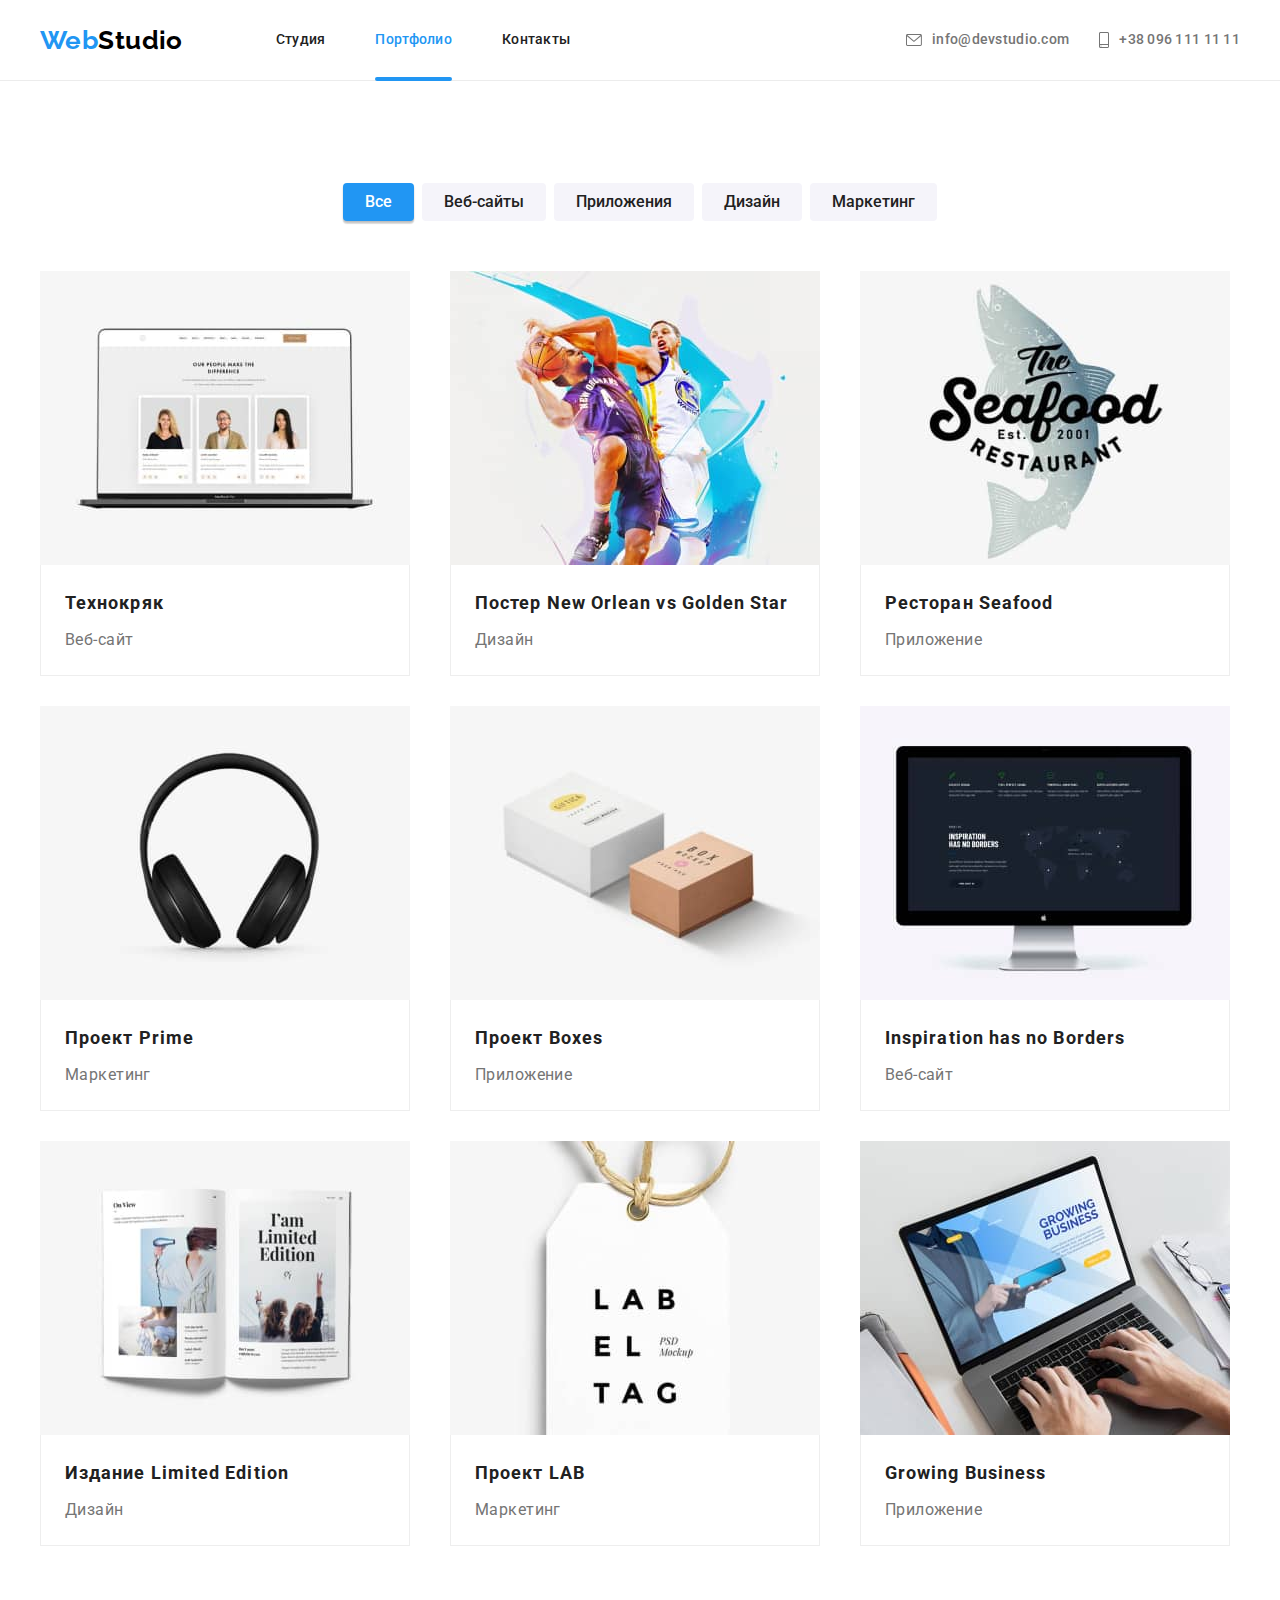
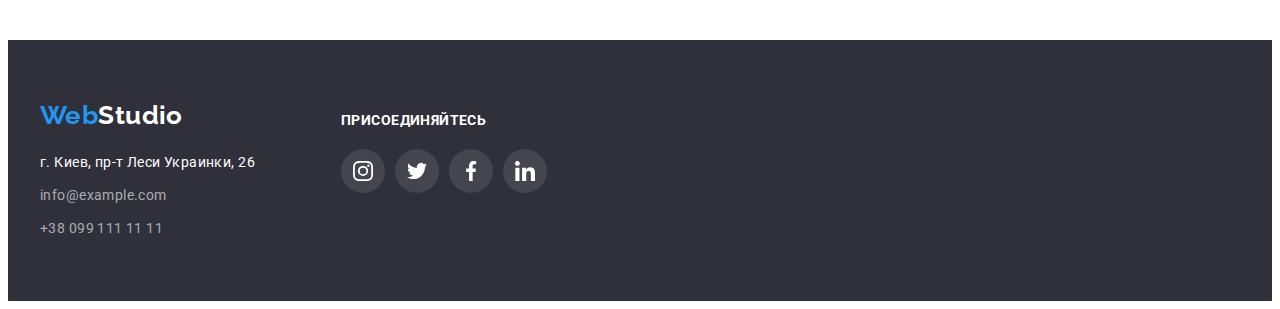
==== portfolio.html @ 39083154 "Initial commit" ====
<!DOCTYPE html>
<html lang="ru">
  <head>
    <meta charset="UTF-8" />
    <meta http-equiv="X-UA-Compatible" content="IE=edge" />
    <meta name="viewport" content="width=device-width, initial-scale=1.0" />
    <title>Портфолио</title>
    <link rel="preconnect" href="https://fonts.googleapis.com" />
    <link rel="preconnect" href="https://fonts.gstatic.com" crossorigin />
    <link
      href="https://fonts.googleapis.com/css2?family=Raleway:wght@700&family=Roboto:wght@400;500;700;900&display=swap"
      rel="stylesheet"
    />
    <link
      rel="stylesheet"
      href="https://cdnjs.cloudflare.com/ajax/libs/modern-normalize/1.1.0/modern-normalize.min.css"
      integrity="sha512-wpPYUAdjBVSE4KJnH1VR1HeZfpl1ub8YT/NKx4PuQ5NmX2tKuGu6U/JRp5y+Y8XG2tV+wKQpNHVUX03MfMFn9Q=="
      crossorigin="anonymous"
      referrerpolicy="no-referrer"
    />
    <link rel="stylesheet" href="./css/styles.css" />
  </head>
  <body>
    <!-- Хедер -->
    <header class="header">
      <div class="container header-nav">
        <nav class="navigation">
          <a
            class="logo-link header-link-size link-decor"
            lang="en"
            href="./index.html"
            >Web<span class="header-link">Studio</span></a
          >
          <ul class="list main-menu">
            <li class="main-menu-item">
              <a class="nav-link link-decor" href="./index.html">Студия</a>
            </li>
            <li class="main-menu-item">
              <a
                class="nav-link link-decor nav-link-current"
                href="./portfolio.html"
                >Портфолио</a
              >
            </li>
            <li class="main-menu-item">
              <a class="nav-link link-decor" href="">Контакты</a>
            </li>
          </ul>
        </nav>
        <ul class="list contacts">
          <li class="contacts-item">
            <a
              class="contact-header-link link-decor"
              href="mailto:info@devstudio.com"
              lang="en"
            >
              <svg class="contact-icon" width="16" height="12">
                <use href="./images/icons.svg#envelope"></use>
              </svg>
              info@devstudio.com</a
            >
          </li>
          <li class="contacts-item">
            <a class="contact-header-link link-decor" href="tel:+380961111111">
              <svg class="contact-icon" width="10" height="16">
                <use href="./images/icons.svg#smartphone"></use>
              </svg>
              +38 096 111 11 11</a
            >
          </li>
        </ul>
      </div>
    </header>

    <!-- Уникальный контент -->
    <main>
      <!-- Галерея -->
      <section class="section">
        <div class="container">
          <h1 class="hidden-caption no-margin">Галерея работ</h1>
          <ul class="list gallery-nav">
            <li class="item">
              <button
                class="gallery-button gallery-button-current"
                type="button"
              >
                Все
              </button>
            </li>
            <li class="item">
              <button class="gallery-button" type="button">Веб-сайты</button>
            </li>
            <li class="item">
              <button class="gallery-button" type="button">Приложения</button>
            </li>
            <li class="item">
              <button class="gallery-button" type="button">Дизайн</button>
            </li>
            <li class="item">
              <button class="gallery-button" type="button">Маркетинг</button>
            </li>
          </ul>
          <ul class="list gallery-list">
            <li class="gallery-card">
              <a class="card-link link-decor" href="">
                <div class="card-overlay-thumb">
                  <img
                    class="image"
                    width="370"
                    height="294"
                    src="./images/projects/project1.jpg"
                    alt="Ноутбук с открытым сайтом"
                  />
                  <div class="card-overlay">
                    <p class="paragraph">
                      Lorem ipsum, dolor sit amet consectetur adipisicing elit.
                      Tempore perferendis cumque optio amet. Tenetur provident,
                      voluptates quibusdam voluptas modi minima!
                    </p>
                  </div>
                </div>
                <div class="gallery-caption-group">
                  <h2 class="gallery-caption no-margin">Технокряк</h2>
                  <p class="gallery-type no-margin">Веб-сайт</p>
                </div>
              </a>
            </li>
            <li class="gallery-card">
              <a class="card-link link-decor" href="">
                <div class="card-overlay-thumb">
                  <img
                    class="image"
                    width="370"
                    height="294"
                    src="./images/projects/project2.jpg"
                    alt="Два баскетболиста в игре"
                  />
                  <div class="card-overlay">
                    <p class="paragraph">
                      Lorem ipsum dolor sit amet consectetur, adipisicing elit.
                      Et accusamus, perferendis ducimus ea voluptates autem
                      repellendus saepe voluptate atque accusantium?
                    </p>
                  </div>
                </div>
                <div class="gallery-caption-group">
                  <h2 class="gallery-caption no-margin">
                    Постер <span lang="en">New Orlean vs Golden Star</span>
                  </h2>
                  <p class="gallery-type no-margin">Дизайн</p>
                </div>
              </a>
            </li>
            <li class="gallery-card">
              <a class="card-link link-decor" href="">
                <div class="card-overlay-thumb">
                  <img
                    class="image"
                    width="370"
                    height="294"
                    src="./images/projects/project3.jpg"
                    alt="Логотип рыбного ресторана"
                  />
                  <div class="card-overlay">
                    <p class="paragraph">
                      Lorem, ipsum dolor sit amet consectetur adipisicing elit.
                      Iusto minima tempora nesciunt illo repudiandae corporis
                      ipsam rem cum praesentium reprehenderit!
                    </p>
                  </div>
                </div>
                <div class="gallery-caption-group">
                  <h2 class="gallery-caption no-margin">
                    Ресторан <span lang="en">Seafood</span>
                  </h2>
                  <p class="gallery-type no-margin">Приложение</p>
                </div>
              </a>
            </li>
            <li class="gallery-card">
              <a class="card-link link-decor" href="">
                <div class="card-overlay-thumb">
                  <img
                    class="image"
                    width="370"
                    height="294"
                    src="./images/projects/project4.jpg"
                    alt="Наушники"
                  />
                  <div class="card-overlay">
                    <p class="paragraph">
                      Lorem ipsum dolor sit amet consectetur adipisicing elit.
                      Accusamus aliquam magni quo, accusantium nesciunt
                      exercitationem recusandae adipisci sit consectetur
                      obcaecati!
                    </p>
                  </div>
                </div>
                <div class="gallery-caption-group">
                  <h2 class="gallery-caption no-margin">
                    Проект <span lang="en">Prime</span>
                  </h2>
                  <p class="gallery-type no-margin">Маркетинг</p>
                </div>
              </a>
            </li>
            <li class="gallery-card">
              <a class="card-link link-decor" href="">
                <div class="card-overlay-thumb">
                  <img
                    class="image"
                    width="370"
                    height="294"
                    src="./images/projects/project5.jpg"
                    alt="Две коробки"
                  />
                  <div class="card-overlay">
                    <p class="paragraph">
                      Lorem ipsum, dolor sit amet consectetur adipisicing elit.
                      Quo modi provident voluptatibus rerum doloribus reiciendis
                      itaque consectetur excepturi mollitia deleniti.
                    </p>
                  </div>
                </div>
                <div class="gallery-caption-group">
                  <h2 class="gallery-caption no-margin">
                    Проект <span lang="en">Boxes</span>
                  </h2>
                  <p class="gallery-type no-margin">Приложение</p>
                </div>
              </a>
            </li>
            <li class="gallery-card">
              <a class="card-link link-decor" href="">
                <div class="card-overlay-thumb">
                  <img
                    class="image"
                    width="370"
                    height="294"
                    src="./images/projects/project6.jpg"
                    alt="Компьютер с открытым сайтом"
                  />
                  <div class="card-overlay">
                    <p class="paragraph">
                      Lorem ipsum dolor sit amet consectetur, adipisicing elit.
                      Laboriosam odio omnis eligendi tempore. Fuga maxime
                      asperiores est minus eum dolor?
                    </p>
                  </div>
                </div>
                <div class="gallery-caption-group">
                  <h2 class="gallery-caption no-margin" lang="en">
                    Inspiration has no Borders
                  </h2>
                  <p class="gallery-type no-margin">Веб-сайт</p>
                </div>
              </a>
            </li>
            <li class="gallery-card">
              <a class="card-link link-decor" href="">
                <div class="card-overlay-thumb">
                  <img
                    class="image"
                    width="370"
                    height="294"
                    src="./images/projects/project7.jpg"
                    alt="Книга"
                  />
                  <div class="card-overlay">
                    <p class="paragraph">
                      Lorem ipsum, dolor sit amet consectetur adipisicing elit.
                      Cupiditate praesentium omnis aspernatur ducimus
                      asperiores, pariatur aperiam nisi? Et, animi? Nemo.
                    </p>
                  </div>
                </div>
                <div class="gallery-caption-group">
                  <h2 class="gallery-caption no-margin">
                    Издание <span lang="en">Limited Edition</span>
                  </h2>
                  <p class="gallery-type no-margin">Дизайн</p>
                </div>
              </a>
            </li>
            <li class="gallery-card">
              <a class="card-link link-decor" href="">
                <div class="card-overlay-thumb">
                  <img
                    class="image"
                    width="370"
                    height="294"
                    src="./images/projects/project8.jpg"
                    alt="Бирка"
                  />
                  <div class="card-overlay">
                    <p class="paragraph">
                      Lorem ipsum dolor sit amet consectetur adipisicing elit.
                      Ipsa dolore aut fugiat eveniet officia laboriosam
                      exercitationem totam dignissimos pariatur repellendus?
                    </p>
                  </div>
                </div>
                <div class="gallery-caption-group">
                  <h2 class="gallery-caption no-margin">
                    Проект <span lang="en">LAB</span>
                  </h2>
                  <p class="gallery-type no-margin">Маркетинг</p>
                </div>
              </a>
            </li>
            <li class="gallery-card">
              <a class="card-link link-decor" href="">
                <div class="card-overlay-thumb">
                  <img
                    class="image"
                    width="370"
                    height="294"
                    src="./images/projects/project9.jpg"
                    alt="Ноутбук с открытым сайтом"
                  />
                  <div class="card-overlay">
                    <p class="paragraph">
                      Lorem, ipsum dolor sit amet consectetur adipisicing elit.
                      Tempore soluta laborum alias omnis delectus consequuntur
                      obcaecati sed perferendis? Eum, numquam?
                    </p>
                  </div>
                </div>
                <div class="gallery-caption-group">
                  <h2 class="gallery-caption no-margin" lang="en">
                    Growing Business
                  </h2>
                  <p class="gallery-type no-margin">Приложение</p>
                </div>
              </a>
            </li>
          </ul>
        </div>
      </section>
    </main>

    <!-- Футер -->
    <footer class="footer">
      <div class="container footer-container">
        <div class="footer-address-container">
          <a
            class="logo-link link-decor footer-logo-margin"
            lang="en"
            href="./index.html"
            >Web<span class="footer-link">Studio</span></a
          >
          <address class="footer-address">
            <ul class="list">
              <li class="footer-link-item">
                <a
                  class="geo-link link-decor"
                  href="https://goo.gl/maps/LNpoB7n3AFfgdjmE8"
                  target="_blank"
                  rel="noopener noreferrer"
                  >г. Киев, пр-т Леси Украинки, 26</a
                >
              </li>
              <li class="footer-link-item">
                <a
                  class="contact-footer-link link-decor"
                  href="mailto:info@example.com"
                  lang="en"
                  >info@example.com</a
                >
              </li>
              <li class="footer-link-item">
                <a
                  class="contact-footer-link link-decor"
                  href="tel:+380991111111"
                  >+38 099 111 11 11</a
                >
              </li>
            </ul>
          </address>
        </div>
        <div class="footer-socials-container">
          <b class="footer-socials-caption">присоединяйтесь</b>
          <ul class="footer-socials-list list">
            <li class="footer-socials-list-item">
              <a
                class="footer-social-link link-decor"
                href="https://www.instagram.com/"
                target="_blank"
                rel="noopener noreferrer"
                lang="en"
                aria-label="Instagram"
              >
                <svg class="footer-social-link-icon" width="20px" height="20px">
                  <use href="./images/icons.svg#instagram"></use>
                </svg>
              </a>
            </li>
            <li class="footer-socials-list-item">
              <a
                class="footer-social-link link-decor"
                href="https://twitter.com/"
                target="_blank"
                rel="noopener noreferrer"
                lang="en"
                aria-label="Twitter"
              >
                <svg class="footer-social-link-icon" width="20px" height="20px">
                  <use href="./images/icons.svg#twitter"></use>
                </svg>
              </a>
            </li>
            <li class="footer-socials-list-item">
              <a
                class="footer-social-link link-decor"
                href="https://facebook.com/"
                target="_blank"
                rel="noopener noreferrer"
                lang="en"
                aria-label="Facebook"
              >
                <svg class="footer-social-link-icon" width="20px" height="20px">
                  <use href="./images/icons.svg#facebook"></use>
                </svg>
              </a>
            </li>
            <li class="footer-socials-list-item">
              <a
                class="footer-social-link link-decor"
                href="https://linkedin.com/"
                target="_blank"
                rel="noopener noreferrer"
                lang="en"
                aria-label="LinkedIn"
              >
                <svg class="footer-social-link-icon" width="20px" height="20px">
                  <use href="./images/icons.svg#linkedin"></use>
                </svg>
              </a>
            </li>
          </ul>
        </div>
      </div>
    </footer>
    <script>
      const { height: headerHeight } = document
        .querySelector(".header")
        .getBoundingClientRect();
      document.body.style.paddingTop = `${headerHeight}px`;
    </script>
  </body>
</html>
---- css/styles.css ----
:root {
  --main-backround-color: #fff;
  --secondary-backround-color: #f5f4fa;
  --hero-footer-backround-color: #2f303a;

  --caption-text-color: #212121;
  --main-text-color: #757575;
  --hero-text-color: #fff;

  --accent-color: #2196f3;

  --icon-first-color: #afb1b8;

  --transition-timing: 250ms;
  --transition-function: cubic-bezier(0.4, 0, 0.2, 1);
}

body {
  background-color: var(--main-backround-color);
  color: var(--main-text-color);
  font-family: "Roboto", sans-serif;
  font-weight: 400;
  font-size: 14px;
  letter-spacing: 0.03em;
}

/* Утилиты */
.list {
  list-style: none;
  padding: 0;
  margin: 0;
}

.link-decor {
  text-decoration: none;
}

.no-margin {
  margin: 0;
}

.hidden-caption {
  position: absolute;
  white-space: nowrap;
  width: 1px;
  height: 1px;
  overflow: hidden;
  border: 0;
  padding: 0;
  clip: rect(0 0 0 0);
  clip-path: inset(50%);
  margin: -1px;
}

.image {
  display: block;
  max-width: 100%;
  height: auto;
}

.paragraph {
  margin: 0;
}

/* Общая секция */
.section {
  padding-top: 94px;
  padding-bottom: 94px;
}

/* Общий контейнер */
.container {
  width: 1200px;
  padding-left: 15px;
  padding-right: 15px;
  margin: 0 auto;
}

/* Ссылки */
.logo-link {
  color: var(--accent-color);
  font-family: "Raleway", sans-serif;
  font-weight: 700;
  font-size: 26px;
  line-height: 1.19;
}

.header-link-size {
  display: block;
  padding-top: 25px;
  padding-bottom: 24px;
  margin-right: 93px;
}

.header-link {
  color: #000;
}

.footer-link {
  color: #fff;
}

.nav-link {
  display: block;
  padding-top: 32px;
  padding-bottom: 32px;

  color: var(--caption-text-color);
  font-weight: 500;
  line-height: 1.14;
  letter-spacing: 0.02em;

  transition: color var(--transition-timing) var(--transition-function);
}

.contact-header-link {
  display: flex;
  align-items: center;
  padding-top: 32px;
  padding-bottom: 32px;

  color: var(--main-text-color);
  font-weight: 500;
  line-height: 1.14;
  letter-spacing: 0.02em;

  transition: color var(--transition-timing) var(--transition-function);
}

.contact-footer-link {
  color: rgba(255, 255, 255, 0.6);
  line-height: 1.71;

  transition: color var(--transition-timing) var(--transition-function);
}

.geo-link {
  color: #fff;
  line-height: 1.71;

  transition: color var(--transition-timing) var(--transition-function);
}

.nav-link-current,
.nav-link:hover,
.nav-link:focus,
.contact-header-link:hover,
.contact-header-link:focus,
.contact-footer-link:hover,
.contact-footer-link:focus,
.geo-link:hover,
.geo-link:focus {
  color: var(--accent-color);
}

.nav-link-current::after {
  content: "";

  position: absolute;
  left: 0;
  bottom: -1px;

  width: 100%;
  height: 4px;

  background-color: var(--accent-color);
  border-radius: 2px;
}

/* Хедер */
.header {
  position: fixed;
  top: 0;
  left: 0;
  z-index: 9;

  width: 100%;

  background-color: var(--main-backround-color);
  border-bottom: 1px solid #ececec;
}

.header-nav {
  display: flex;
  align-items: center;
}

.navigation {
  display: flex;
}

.main-menu {
  display: flex;
}

.main-menu-item {
  position: relative;
}

.main-menu-item:not(:last-child) {
  margin-right: 50px;
}

.contacts {
  display: flex;
  margin-left: auto;
}

.contacts-item:not(:last-child) {
  margin-right: 30px;
}

.contact-icon {
  margin-right: 10px;
  fill: currentColor;
}

/* Герой */
.hero {
  padding-top: 200px;
  padding-bottom: 200px;
  margin-left: auto;
  margin-right: auto;

  background-image: linear-gradient(
      to right,
      rgba(47, 48, 58, 0.4),
      rgba(47, 48, 58, 0.4)
    ),
    url("../images/hero-bg.jpg");
  background-repeat: no-repeat;
  background-position: center;
  background-size: 1600px;

  text-align: center;
}

.hero-title {
  margin-bottom: 30px;

  color: var(--hero-text-color);
  font-weight: 900;
  font-size: 44px;
  line-height: 1.36;
  letter-spacing: 0.06em;
  text-transform: uppercase;
}

.hero-button {
  padding: 10px 32px;
  min-width: 200px;

  background-color: var(--accent-color);
  color: var(--hero-text-color);
  font-weight: 700;
  font-size: 16px;
  line-height: 1.87;
  letter-spacing: 0.06em;

  cursor: pointer;
  border-width: 0;
  border-radius: 4px;
  box-shadow: 0px 4px 4px rgba(0, 0, 0, 0.15);

  transition: background-color var(--transition-timing)
    var(--transition-function);
}

.hero-button:hover,
.hero-button:focus {
  background-color: #188ce8;
}

.modal-backdrop {
  position: fixed;
  top: 0;
  left: 0;
  z-index: 10;

  width: 100%;
  height: 100%;

  background-color: rgba(0, 0, 0, 0.2);

  transition: opacity var(--transition-timing) var(--transition-function),
    visibility var(--transition-timing) var(--transition-function);
}

.modal-backdrop.is-hidden {
  visibility: hidden;
  opacity: 0;
  pointer-events: none;
}

.modal-backdrop.is-hidden .modal {
  opacity: 0;
  transform: translate(-50%, -50%) scale(1.5);
}

.modal {
  position: absolute;
  top: 50%;
  left: 50%;

  width: 528px;
  height: 581px;

  background-color: var(--main-backround-color);
  box-shadow: 0px 1px 3px rgba(0, 0, 0, 0.12), 0px 1px 1px rgba(0, 0, 0, 0.14),
    0px 2px 1px rgba(0, 0, 0, 0.2);
  border-radius: 4px;

  opacity: 1;
  transform: translate(-50%, -50%) scale(1);

  transition: transform var(--transition-timing) var(--transition-function),
    opacity var(--transition-timing) var(--transition-function);
}

.close-button {
  position: absolute;
  top: 8px;
  right: 8px;

  display: flex;
  justify-content: center;
  align-items: center;
  padding: 0;
  margin: 0;
  width: 30px;
  height: 30px;

  color: #000;
  background-color: #fff;
  border: 1px solid rgba(0, 0, 0, 0.1);
  border-radius: 50%;
  cursor: pointer;

  transition: color var(--transition-timing) var(--transition-function);
}

.close-button:hover,
.close-button:focus {
  color: var(--accent-color);
}

.close-button-icon {
  fill: currentColor;
}

/* Особенности */
.features {
  display: flex;
}

.features-item {
  width: 270px;
}

.features-item:not(:last-child) {
  margin-right: 30px;
}

.features-icon-block {
  display: flex;
  width: 100%;
  height: 120px;
  margin-bottom: 30px;

  justify-content: center;
  align-items: center;

  background-color: var(--secondary-backround-color);
  border-radius: 4px;
}

.features-caption {
  margin-bottom: 10px;

  color: var(--caption-text-color);
  font-weight: 700;
  font-size: 14px;
  line-height: 1.14;
  text-transform: uppercase;
}

.features-text {
  line-height: 1.71;
}

/* Общий заголовок */
.caption {
  margin-bottom: 50px;

  color: var(--caption-text-color);
  font-weight: 700;
  font-size: 36px;
  line-height: 1.17;
  text-align: center;
}

/* Чем мы занимаемся */
.work {
  padding-top: 0;
}

.work-list {
  display: flex;
}

.work-list-item {
  position: relative;
  width: 370px;
}

.work-list-item:not(:last-child) {
  margin-right: 30px;
}

.work-list-item-caption {
  position: absolute;
  left: 0;
  bottom: 0;

  display: flex;
  align-items: center;
  justify-content: center;
  width: 100%;
  height: 70px;

  font-weight: 700;
  line-height: 1.14;
  text-align: center;
  text-transform: uppercase;

  color: #fff;
  background-color: rgba(47, 48, 58, 0.8);
}

/* Команда */
.team {
  background-color: var(--secondary-backround-color);
}

.team-list {
  display: flex;
}

.team-card {
  width: 270px;

  background-color: #fff;

  box-shadow: 0px 1px 3px rgba(0, 0, 0, 0.12), 0px 1px 1px rgba(0, 0, 0, 0.14),
    0px 2px 1px rgba(0, 0, 0, 0.2);
  border-radius: 0px 0px 4px 4px;
}

.team-card:not(:last-child) {
  margin-right: 30px;
}

.team-caption-group {
  padding: 30px 32px;
}

.team-name {
  margin-bottom: 10px;

  color: var(--caption-text-color);
  font-weight: 500;
  font-size: 16px;
  line-height: 1.19;
  text-align: center;
}

.team-position {
  margin-bottom: 16px;
  font-size: 16px;
  line-height: 1.19;
  text-align: center;
}

.team-socials-list {
  display: flex;
}

.team-socials-list-item {
  width: 44px;
  height: 44px;
}

.team-socials-list-item:not(:last-child) {
  margin-right: 10px;
}

.team-social-link {
  display: flex;
  width: 100%;
  height: 100%;

  justify-content: center;
  align-items: center;

  color: var(--icon-first-color);
  border-radius: 50%;

  transition: color var(--transition-timing) var(--transition-function),
    background-color var(--transition-timing) var(--transition-function);
}

.team-social-link:hover,
.team-social-link:focus {
  color: #fff;
  background-color: var(--accent-color);
}

.team-social-link-icon {
  fill: currentColor;
}

/* Постоянные клиенты */
.clients-list {
  display: flex;
}

.clients-item {
  width: 170px;
  height: 92px;
}

.clients-item:not(:last-child) {
  margin-right: 30px;
}

.client-link {
  display: flex;
  width: 100%;
  height: 100%;

  justify-content: center;
  align-items: center;

  color: var(--icon-first-color);
  border: 1px solid var(--icon-first-color);
  border-radius: 4px;

  transition: color var(--transition-timing) var(--transition-function),
    border-color var(--transition-timing) var(--transition-function);
}

.client-link:hover,
.client-link:focus {
  color: var(--accent-color);
  border-color: var(--accent-color);
}

.client-icon {
  fill: currentColor;
}

/* Галерея */
.gallery-nav {
  display: flex;
  justify-content: center;
  margin-bottom: 50px;
}

.gallery-nav .item:not(:last-child) {
  margin-right: 8px;
}

.gallery-button {
  padding: 6px 22px;

  color: var(--caption-text-color);
  background-color: var(--secondary-backround-color);
  font-family: inherit;
  font-weight: 500;
  font-size: 16px;
  line-height: 1.63;
  text-align: center;

  cursor: pointer;
  border-width: 0;
  border-radius: 4px;

  transition: color var(--transition-timing) var(--transition-function),
    background-color var(--transition-timing) var(--transition-function),
    box-shadow var(--transition-timing) var(--transition-function);
}

.gallery-button:hover,
.gallery-button:focus,
.gallery-button-current {
  color: #fff;
  background-color: var(--accent-color);

  box-shadow: 0px 3px 1px rgba(0, 0, 0, 0.1), 0px 1px 2px rgba(0, 0, 0, 0.08),
    0px 2px 2px rgba(0, 0, 0, 0.12);
}

.gallery-list {
  display: flex;
  flex-wrap: wrap;
}

.gallery-card {
  width: calc((100% - 60px) / 3);
}

.gallery-card:not(:nth-child(3n)) {
  margin-right: 30px;
}

.gallery-card:not(:nth-last-child(-n + 3)) {
  margin-bottom: 30px;
}

.card-link {
  display: inline-block;

  transition: box-shadow var(--transition-timing) var(--transition-function);
}

.card-link:hover,
.card-link:focus {
  box-shadow: 0px 1px 1px rgba(0, 0, 0, 0.12), 0px 4px 4px rgba(0, 0, 0, 0.06),
    1px 4px 6px rgba(0, 0, 0, 0.16);
}

.card-overlay-thumb {
  position: relative;
  overflow: hidden;
}

.card-overlay {
  position: absolute;
  left: 0;
  top: 0;

  width: 100%;
  height: 100%;
  padding: 63px 24px;

  font-size: 18px;
  line-height: 1.55;

  color: #fff;
  background-color: rgba(33, 150, 243, 0.9);

  transform: translateY(100%);

  transition: transform var(--transition-timing) var(--transition-function);
}

.card-link:hover .card-overlay,
.card-link:focus .card-overlay {
  transform: translateY(0);
}

.gallery-caption-group {
  padding: 20px 24px;

  border-left: 1px solid #eee;
  border-right: 1px solid #eee;
  border-bottom: 1px solid #eee;
}

.gallery-caption {
  margin-bottom: 4px;

  color: var(--caption-text-color);
  font-weight: 700;
  font-size: 18px;
  line-height: 2;
  letter-spacing: 0.06em;
}

.gallery-type {
  color: var(--main-text-color);
  font-size: 16px;
  line-height: 1.88;
  text-decoration: none;
}

/* Футер */
.footer {
  padding-top: 60px;
  padding-bottom: 60px;

  background-color: var(--hero-footer-backround-color);
}

.footer-container {
  display: flex;
}

.footer-address-container {
  width: 231px;
  margin-right: 70px;
}

.footer-logo-margin {
  display: inline-block;
  margin-bottom: 20px;
}

.footer-link-item:not(:last-child) {
  margin-bottom: 9px;
}

.footer-address {
  font-style: inherit;
}

.footer-socials-container {
  width: 206px;
  margin-top: 12px;
}

.footer-socials-caption {
  display: inline-block;
  margin-bottom: 20px;

  color: #fff;
  line-height: 1.14;
  text-transform: uppercase;
}

.footer-socials-list {
  display: flex;
}

.footer-socials-list-item {
  width: 44px;
  height: 44px;
}

.footer-socials-list-item:not(:last-child) {
  margin-right: 10px;
}

.footer-social-link {
  display: flex;
  width: 100%;
  height: 100%;

  justify-content: center;
  align-items: center;

  color: #fff;
  background-color: rgba(255, 255, 255, 0.1);
  border-radius: 50%;

  transition: background-color var(--transition-timing)
    var(--transition-function);
}

.footer-social-link:hover,
.footer-social-link:focus {
  background-color: var(--accent-color);
}

.footer-social-link-icon {
  fill: currentColor;
}
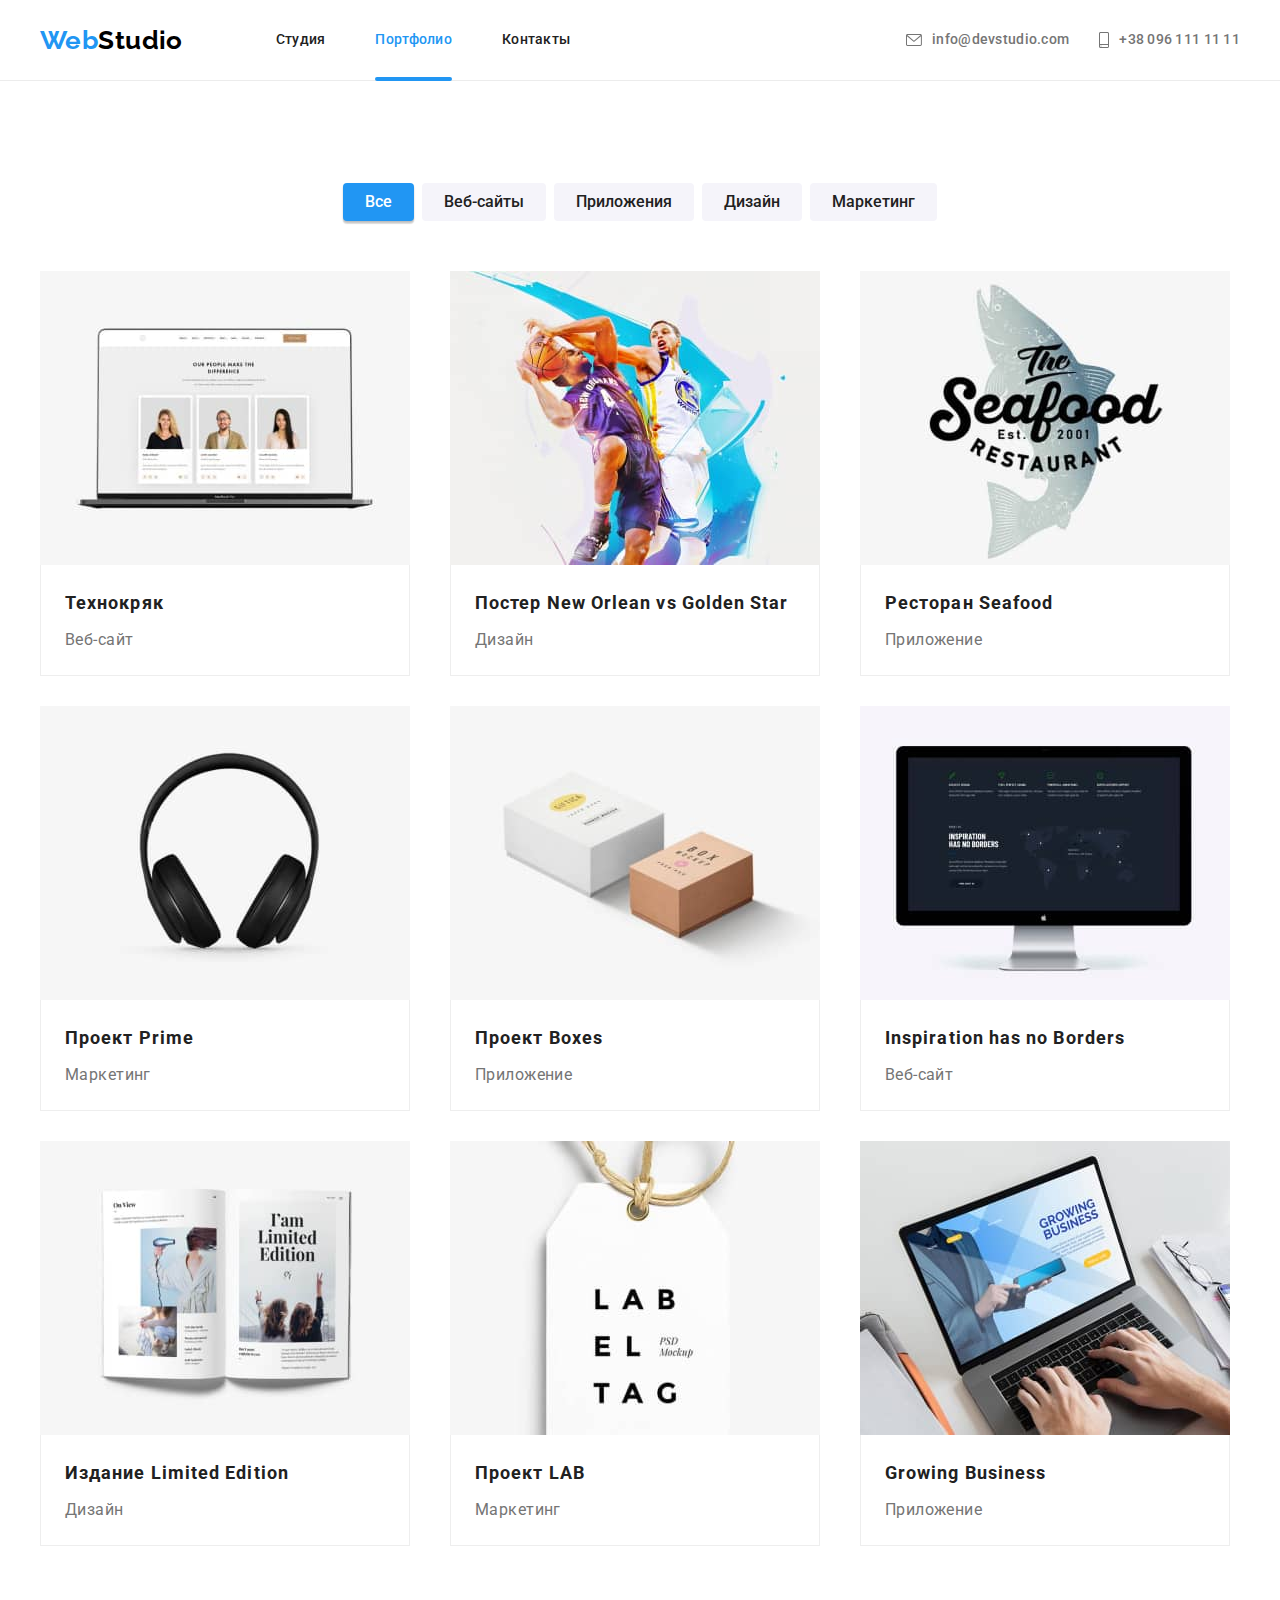
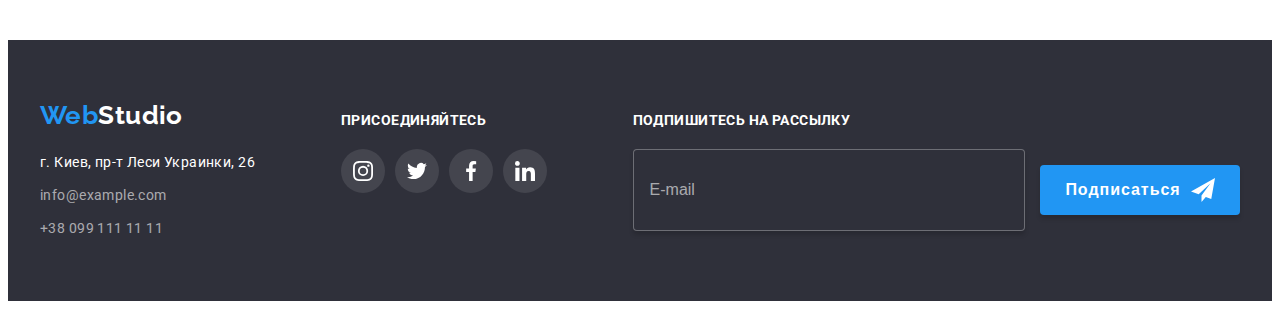
==== commit b2e0faf4: "Добавляет форму футера" ====
--- a/portfolio.html
+++ b/portfolio.html
@@ -7,10 +7,7 @@
     <title>Портфолио</title>
     <link rel="preconnect" href="https://fonts.googleapis.com" />
     <link rel="preconnect" href="https://fonts.gstatic.com" crossorigin />
-    <link
-      href="https://fonts.googleapis.com/css2?family=Raleway:wght@700&family=Roboto:wght@400;500;700;900&display=swap"
-      rel="stylesheet"
-    />
+    <link href="https://fonts.googleapis.com/css2?family=Raleway:wght@700&family=Roboto:wght@400;500;700;900&display=swap" rel="stylesheet" />
     <link
       rel="stylesheet"
       href="https://cdnjs.cloudflare.com/ajax/libs/modern-normalize/1.1.0/modern-normalize.min.css"
@@ -25,22 +22,13 @@
     <header class="header">
       <div class="container header-nav">
         <nav class="navigation">
-          <a
-            class="logo-link header-link-size link-decor"
-            lang="en"
-            href="./index.html"
-            >Web<span class="header-link">Studio</span></a
-          >
+          <a class="logo-link header-link-size link-decor" lang="en" href="./index.html">Web<span class="header-link">Studio</span></a>
           <ul class="list main-menu">
             <li class="main-menu-item">
               <a class="nav-link link-decor" href="./index.html">Студия</a>
             </li>
             <li class="main-menu-item">
-              <a
-                class="nav-link link-decor nav-link-current"
-                href="./portfolio.html"
-                >Портфолио</a
-              >
+              <a class="nav-link link-decor nav-link-current" href="./portfolio.html">Портфолио</a>
             </li>
             <li class="main-menu-item">
               <a class="nav-link link-decor" href="">Контакты</a>
@@ -49,11 +37,7 @@
         </nav>
         <ul class="list contacts">
           <li class="contacts-item">
-            <a
-              class="contact-header-link link-decor"
-              href="mailto:info@devstudio.com"
-              lang="en"
-            >
+            <a class="contact-header-link link-decor" href="mailto:info@devstudio.com" lang="en">
               <svg class="contact-icon" width="16" height="12">
                 <use href="./images/icons.svg#envelope"></use>
               </svg>
@@ -80,12 +64,7 @@
           <h1 class="hidden-caption no-margin">Галерея работ</h1>
           <ul class="list gallery-nav">
             <li class="item">
-              <button
-                class="gallery-button gallery-button-current"
-                type="button"
-              >
-                Все
-              </button>
+              <button class="gallery-button gallery-button-current" type="button">Все</button>
             </li>
             <li class="item">
               <button class="gallery-button" type="button">Веб-сайты</button>
@@ -104,18 +83,11 @@
             <li class="gallery-card">
               <a class="card-link link-decor" href="">
                 <div class="card-overlay-thumb">
-                  <img
-                    class="image"
-                    width="370"
-                    height="294"
-                    src="./images/projects/project1.jpg"
-                    alt="Ноутбук с открытым сайтом"
-                  />
-                  <div class="card-overlay">
-                    <p class="paragraph">
-                      Lorem ipsum, dolor sit amet consectetur adipisicing elit.
-                      Tempore perferendis cumque optio amet. Tenetur provident,
-                      voluptates quibusdam voluptas modi minima!
+                  <img class="image" width="370" height="294" src="./images/projects/project1.jpg" alt="Ноутбук с открытым сайтом" />
+                  <div class="card-overlay">
+                    <p class="paragraph">
+                      Lorem ipsum, dolor sit amet consectetur adipisicing elit. Tempore perferendis cumque optio amet. Tenetur provident, voluptates
+                      quibusdam voluptas modi minima!
                     </p>
                   </div>
                 </div>
@@ -128,25 +100,16 @@
             <li class="gallery-card">
               <a class="card-link link-decor" href="">
                 <div class="card-overlay-thumb">
-                  <img
-                    class="image"
-                    width="370"
-                    height="294"
-                    src="./images/projects/project2.jpg"
-                    alt="Два баскетболиста в игре"
-                  />
-                  <div class="card-overlay">
-                    <p class="paragraph">
-                      Lorem ipsum dolor sit amet consectetur, adipisicing elit.
-                      Et accusamus, perferendis ducimus ea voluptates autem
-                      repellendus saepe voluptate atque accusantium?
-                    </p>
-                  </div>
-                </div>
-                <div class="gallery-caption-group">
-                  <h2 class="gallery-caption no-margin">
-                    Постер <span lang="en">New Orlean vs Golden Star</span>
-                  </h2>
+                  <img class="image" width="370" height="294" src="./images/projects/project2.jpg" alt="Два баскетболиста в игре" />
+                  <div class="card-overlay">
+                    <p class="paragraph">
+                      Lorem ipsum dolor sit amet consectetur, adipisicing elit. Et accusamus, perferendis ducimus ea voluptates autem repellendus
+                      saepe voluptate atque accusantium?
+                    </p>
+                  </div>
+                </div>
+                <div class="gallery-caption-group">
+                  <h2 class="gallery-caption no-margin">Постер <span lang="en">New Orlean vs Golden Star</span></h2>
                   <p class="gallery-type no-margin">Дизайн</p>
                 </div>
               </a>
@@ -154,25 +117,16 @@
             <li class="gallery-card">
               <a class="card-link link-decor" href="">
                 <div class="card-overlay-thumb">
-                  <img
-                    class="image"
-                    width="370"
-                    height="294"
-                    src="./images/projects/project3.jpg"
-                    alt="Логотип рыбного ресторана"
-                  />
-                  <div class="card-overlay">
-                    <p class="paragraph">
-                      Lorem, ipsum dolor sit amet consectetur adipisicing elit.
-                      Iusto minima tempora nesciunt illo repudiandae corporis
-                      ipsam rem cum praesentium reprehenderit!
-                    </p>
-                  </div>
-                </div>
-                <div class="gallery-caption-group">
-                  <h2 class="gallery-caption no-margin">
-                    Ресторан <span lang="en">Seafood</span>
-                  </h2>
+                  <img class="image" width="370" height="294" src="./images/projects/project3.jpg" alt="Логотип рыбного ресторана" />
+                  <div class="card-overlay">
+                    <p class="paragraph">
+                      Lorem, ipsum dolor sit amet consectetur adipisicing elit. Iusto minima tempora nesciunt illo repudiandae corporis ipsam rem cum
+                      praesentium reprehenderit!
+                    </p>
+                  </div>
+                </div>
+                <div class="gallery-caption-group">
+                  <h2 class="gallery-caption no-margin">Ресторан <span lang="en">Seafood</span></h2>
                   <p class="gallery-type no-margin">Приложение</p>
                 </div>
               </a>
@@ -180,26 +134,16 @@
             <li class="gallery-card">
               <a class="card-link link-decor" href="">
                 <div class="card-overlay-thumb">
-                  <img
-                    class="image"
-                    width="370"
-                    height="294"
-                    src="./images/projects/project4.jpg"
-                    alt="Наушники"
-                  />
-                  <div class="card-overlay">
-                    <p class="paragraph">
-                      Lorem ipsum dolor sit amet consectetur adipisicing elit.
-                      Accusamus aliquam magni quo, accusantium nesciunt
-                      exercitationem recusandae adipisci sit consectetur
-                      obcaecati!
-                    </p>
-                  </div>
-                </div>
-                <div class="gallery-caption-group">
-                  <h2 class="gallery-caption no-margin">
-                    Проект <span lang="en">Prime</span>
-                  </h2>
+                  <img class="image" width="370" height="294" src="./images/projects/project4.jpg" alt="Наушники" />
+                  <div class="card-overlay">
+                    <p class="paragraph">
+                      Lorem ipsum dolor sit amet consectetur adipisicing elit. Accusamus aliquam magni quo, accusantium nesciunt exercitationem
+                      recusandae adipisci sit consectetur obcaecati!
+                    </p>
+                  </div>
+                </div>
+                <div class="gallery-caption-group">
+                  <h2 class="gallery-caption no-margin">Проект <span lang="en">Prime</span></h2>
                   <p class="gallery-type no-margin">Маркетинг</p>
                 </div>
               </a>
@@ -207,25 +151,16 @@
             <li class="gallery-card">
               <a class="card-link link-decor" href="">
                 <div class="card-overlay-thumb">
-                  <img
-                    class="image"
-                    width="370"
-                    height="294"
-                    src="./images/projects/project5.jpg"
-                    alt="Две коробки"
-                  />
-                  <div class="card-overlay">
-                    <p class="paragraph">
-                      Lorem ipsum, dolor sit amet consectetur adipisicing elit.
-                      Quo modi provident voluptatibus rerum doloribus reiciendis
-                      itaque consectetur excepturi mollitia deleniti.
-                    </p>
-                  </div>
-                </div>
-                <div class="gallery-caption-group">
-                  <h2 class="gallery-caption no-margin">
-                    Проект <span lang="en">Boxes</span>
-                  </h2>
+                  <img class="image" width="370" height="294" src="./images/projects/project5.jpg" alt="Две коробки" />
+                  <div class="card-overlay">
+                    <p class="paragraph">
+                      Lorem ipsum, dolor sit amet consectetur adipisicing elit. Quo modi provident voluptatibus rerum doloribus reiciendis itaque
+                      consectetur excepturi mollitia deleniti.
+                    </p>
+                  </div>
+                </div>
+                <div class="gallery-caption-group">
+                  <h2 class="gallery-caption no-margin">Проект <span lang="en">Boxes</span></h2>
                   <p class="gallery-type no-margin">Приложение</p>
                 </div>
               </a>
@@ -233,25 +168,16 @@
             <li class="gallery-card">
               <a class="card-link link-decor" href="">
                 <div class="card-overlay-thumb">
-                  <img
-                    class="image"
-                    width="370"
-                    height="294"
-                    src="./images/projects/project6.jpg"
-                    alt="Компьютер с открытым сайтом"
-                  />
-                  <div class="card-overlay">
-                    <p class="paragraph">
-                      Lorem ipsum dolor sit amet consectetur, adipisicing elit.
-                      Laboriosam odio omnis eligendi tempore. Fuga maxime
-                      asperiores est minus eum dolor?
-                    </p>
-                  </div>
-                </div>
-                <div class="gallery-caption-group">
-                  <h2 class="gallery-caption no-margin" lang="en">
-                    Inspiration has no Borders
-                  </h2>
+                  <img class="image" width="370" height="294" src="./images/projects/project6.jpg" alt="Компьютер с открытым сайтом" />
+                  <div class="card-overlay">
+                    <p class="paragraph">
+                      Lorem ipsum dolor sit amet consectetur, adipisicing elit. Laboriosam odio omnis eligendi tempore. Fuga maxime asperiores est
+                      minus eum dolor?
+                    </p>
+                  </div>
+                </div>
+                <div class="gallery-caption-group">
+                  <h2 class="gallery-caption no-margin" lang="en">Inspiration has no Borders</h2>
                   <p class="gallery-type no-margin">Веб-сайт</p>
                 </div>
               </a>
@@ -259,25 +185,16 @@
             <li class="gallery-card">
               <a class="card-link link-decor" href="">
                 <div class="card-overlay-thumb">
-                  <img
-                    class="image"
-                    width="370"
-                    height="294"
-                    src="./images/projects/project7.jpg"
-                    alt="Книга"
-                  />
-                  <div class="card-overlay">
-                    <p class="paragraph">
-                      Lorem ipsum, dolor sit amet consectetur adipisicing elit.
-                      Cupiditate praesentium omnis aspernatur ducimus
-                      asperiores, pariatur aperiam nisi? Et, animi? Nemo.
-                    </p>
-                  </div>
-                </div>
-                <div class="gallery-caption-group">
-                  <h2 class="gallery-caption no-margin">
-                    Издание <span lang="en">Limited Edition</span>
-                  </h2>
+                  <img class="image" width="370" height="294" src="./images/projects/project7.jpg" alt="Книга" />
+                  <div class="card-overlay">
+                    <p class="paragraph">
+                      Lorem ipsum, dolor sit amet consectetur adipisicing elit. Cupiditate praesentium omnis aspernatur ducimus asperiores, pariatur
+                      aperiam nisi? Et, animi? Nemo.
+                    </p>
+                  </div>
+                </div>
+                <div class="gallery-caption-group">
+                  <h2 class="gallery-caption no-margin">Издание <span lang="en">Limited Edition</span></h2>
                   <p class="gallery-type no-margin">Дизайн</p>
                 </div>
               </a>
@@ -285,25 +202,16 @@
             <li class="gallery-card">
               <a class="card-link link-decor" href="">
                 <div class="card-overlay-thumb">
-                  <img
-                    class="image"
-                    width="370"
-                    height="294"
-                    src="./images/projects/project8.jpg"
-                    alt="Бирка"
-                  />
-                  <div class="card-overlay">
-                    <p class="paragraph">
-                      Lorem ipsum dolor sit amet consectetur adipisicing elit.
-                      Ipsa dolore aut fugiat eveniet officia laboriosam
-                      exercitationem totam dignissimos pariatur repellendus?
-                    </p>
-                  </div>
-                </div>
-                <div class="gallery-caption-group">
-                  <h2 class="gallery-caption no-margin">
-                    Проект <span lang="en">LAB</span>
-                  </h2>
+                  <img class="image" width="370" height="294" src="./images/projects/project8.jpg" alt="Бирка" />
+                  <div class="card-overlay">
+                    <p class="paragraph">
+                      Lorem ipsum dolor sit amet consectetur adipisicing elit. Ipsa dolore aut fugiat eveniet officia laboriosam exercitationem totam
+                      dignissimos pariatur repellendus?
+                    </p>
+                  </div>
+                </div>
+                <div class="gallery-caption-group">
+                  <h2 class="gallery-caption no-margin">Проект <span lang="en">LAB</span></h2>
                   <p class="gallery-type no-margin">Маркетинг</p>
                 </div>
               </a>
@@ -311,25 +219,16 @@
             <li class="gallery-card">
               <a class="card-link link-decor" href="">
                 <div class="card-overlay-thumb">
-                  <img
-                    class="image"
-                    width="370"
-                    height="294"
-                    src="./images/projects/project9.jpg"
-                    alt="Ноутбук с открытым сайтом"
-                  />
-                  <div class="card-overlay">
-                    <p class="paragraph">
-                      Lorem, ipsum dolor sit amet consectetur adipisicing elit.
-                      Tempore soluta laborum alias omnis delectus consequuntur
-                      obcaecati sed perferendis? Eum, numquam?
-                    </p>
-                  </div>
-                </div>
-                <div class="gallery-caption-group">
-                  <h2 class="gallery-caption no-margin" lang="en">
-                    Growing Business
-                  </h2>
+                  <img class="image" width="370" height="294" src="./images/projects/project9.jpg" alt="Ноутбук с открытым сайтом" />
+                  <div class="card-overlay">
+                    <p class="paragraph">
+                      Lorem, ipsum dolor sit amet consectetur adipisicing elit. Tempore soluta laborum alias omnis delectus consequuntur obcaecati sed
+                      perferendis? Eum, numquam?
+                    </p>
+                  </div>
+                </div>
+                <div class="gallery-caption-group">
+                  <h2 class="gallery-caption no-margin" lang="en">Growing Business</h2>
                   <p class="gallery-type no-margin">Приложение</p>
                 </div>
               </a>
@@ -343,43 +242,25 @@
     <footer class="footer">
       <div class="container footer-container">
         <div class="footer-address-container">
-          <a
-            class="logo-link link-decor footer-logo-margin"
-            lang="en"
-            href="./index.html"
-            >Web<span class="footer-link">Studio</span></a
-          >
+          <a class="logo-link link-decor footer-logo-margin" lang="en" href="./index.html">Web<span class="footer-link">Studio</span></a>
           <address class="footer-address">
             <ul class="list">
               <li class="footer-link-item">
-                <a
-                  class="geo-link link-decor"
-                  href="https://goo.gl/maps/LNpoB7n3AFfgdjmE8"
-                  target="_blank"
-                  rel="noopener noreferrer"
+                <a class="geo-link link-decor" href="https://goo.gl/maps/LNpoB7n3AFfgdjmE8" target="_blank" rel="noopener noreferrer"
                   >г. Киев, пр-т Леси Украинки, 26</a
                 >
               </li>
               <li class="footer-link-item">
-                <a
-                  class="contact-footer-link link-decor"
-                  href="mailto:info@example.com"
-                  lang="en"
-                  >info@example.com</a
-                >
+                <a class="contact-footer-link link-decor" href="mailto:info@example.com" lang="en">info@example.com</a>
               </li>
               <li class="footer-link-item">
-                <a
-                  class="contact-footer-link link-decor"
-                  href="tel:+380991111111"
-                  >+38 099 111 11 11</a
-                >
+                <a class="contact-footer-link link-decor" href="tel:+380991111111">+38 099 111 11 11</a>
               </li>
             </ul>
           </address>
         </div>
         <div class="footer-socials-container">
-          <b class="footer-socials-caption">присоединяйтесь</b>
+          <b class="footer-socials-caption">Присоединяйтесь</b>
           <ul class="footer-socials-list list">
             <li class="footer-socials-list-item">
               <a
@@ -439,12 +320,25 @@
             </li>
           </ul>
         </div>
+        <div class="footer-subscribe-container">
+          <b class="footer-subscribe-caption">Подпишитесь на рассылку</b>
+          <form class="subscribe-form" autocapitalize="off">
+            <label for="footer-email" class="hidden-caption">Почта</label>
+            <input class="subscribe-form-email" name="email" type="email" id="footer-email" placeholder="E-mail" />
+            <button class="hero-button" type="submit">
+              <span class="footer-button-content">
+                Подписаться
+                <svg class="footer-button-icon" width="24" height="24">
+                  <use href="./images/icons.svg#send"></use>
+                </svg>
+              </span>
+            </button>
+          </form>
+        </div>
       </div>
     </footer>
     <script>
-      const { height: headerHeight } = document
-        .querySelector(".header")
-        .getBoundingClientRect();
+      const { height: headerHeight } = document.querySelector('.header').getBoundingClientRect();
       document.body.style.paddingTop = `${headerHeight}px`;
     </script>
   </body>
--- a/css/styles.css
+++ b/css/styles.css
@@ -1,3 +1,4 @@
+/*#region VARIABLES */
 :root {
   --main-backround-color: #fff;
   --secondary-backround-color: #f5f4fa;
@@ -14,11 +15,12 @@
   --transition-timing: 250ms;
   --transition-function: cubic-bezier(0.4, 0, 0.2, 1);
 }
+/*#endregion */
 
 body {
   background-color: var(--main-backround-color);
   color: var(--main-text-color);
-  font-family: "Roboto", sans-serif;
+  font-family: 'Roboto', sans-serif;
   font-weight: 400;
   font-size: 14px;
   letter-spacing: 0.03em;
@@ -79,7 +81,7 @@
 /* Ссылки */
 .logo-link {
   color: var(--accent-color);
-  font-family: "Raleway", sans-serif;
+  font-family: 'Raleway', sans-serif;
   font-weight: 700;
   font-size: 26px;
   line-height: 1.19;
@@ -154,7 +156,7 @@
 }
 
 .nav-link-current::after {
-  content: "";
+  content: '';
 
   position: absolute;
   left: 0;
@@ -222,12 +224,7 @@
   margin-left: auto;
   margin-right: auto;
 
-  background-image: linear-gradient(
-      to right,
-      rgba(47, 48, 58, 0.4),
-      rgba(47, 48, 58, 0.4)
-    ),
-    url("../images/hero-bg.jpg");
+  background-image: linear-gradient(to right, rgba(47, 48, 58, 0.4), rgba(47, 48, 58, 0.4)), url('../images/hero-bg.jpg');
   background-repeat: no-repeat;
   background-position: center;
   background-size: 1600px;
@@ -247,7 +244,7 @@
 }
 
 .hero-button {
-  padding: 10px 32px;
+  padding: 10px 16px;
   min-width: 200px;
 
   background-color: var(--accent-color);
@@ -262,8 +259,7 @@
   border-radius: 4px;
   box-shadow: 0px 4px 4px rgba(0, 0, 0, 0.15);
 
-  transition: background-color var(--transition-timing)
-    var(--transition-function);
+  transition: background-color var(--transition-timing) var(--transition-function);
 }
 
 .hero-button:hover,
@@ -282,8 +278,7 @@
 
   background-color: rgba(0, 0, 0, 0.2);
 
-  transition: opacity var(--transition-timing) var(--transition-function),
-    visibility var(--transition-timing) var(--transition-function);
+  transition: opacity var(--transition-timing) var(--transition-function), visibility var(--transition-timing) var(--transition-function);
 }
 
 .modal-backdrop.is-hidden {
@@ -303,18 +298,16 @@
   left: 50%;
 
   width: 528px;
-  height: 581px;
+  padding: 40px;
 
   background-color: var(--main-backround-color);
-  box-shadow: 0px 1px 3px rgba(0, 0, 0, 0.12), 0px 1px 1px rgba(0, 0, 0, 0.14),
-    0px 2px 1px rgba(0, 0, 0, 0.2);
+  box-shadow: 0px 1px 3px rgba(0, 0, 0, 0.12), 0px 1px 1px rgba(0, 0, 0, 0.14), 0px 2px 1px rgba(0, 0, 0, 0.2);
   border-radius: 4px;
 
   opacity: 1;
   transform: translate(-50%, -50%) scale(1);
 
-  transition: transform var(--transition-timing) var(--transition-function),
-    opacity var(--transition-timing) var(--transition-function);
+  transition: transform var(--transition-timing) var(--transition-function), opacity var(--transition-timing) var(--transition-function);
 }
 
 .close-button {
@@ -348,6 +341,177 @@
   fill: currentColor;
 }
 
+.modal-title {
+  display: flex;
+  justify-content: center;
+  margin-bottom: 12px;
+
+  font-weight: 700;
+  font-size: 20px;
+  line-height: 1.15;
+
+  color: var(--caption-text-color);
+}
+
+.contact-form {
+  text-align: center;
+}
+
+.form-field {
+  display: block;
+  margin-bottom: 10px;
+
+  text-align: left;
+}
+
+.form-field.comments {
+  margin-bottom: 20px;
+}
+
+.form-field:focus-within .form-input,
+.form-field:focus-within .form-comments {
+  outline: 0;
+  border-color: var(--accent-color);
+}
+
+.form-field:focus-within .form-input-icon {
+  color: var(--accent-color);
+}
+
+.form-label {
+  display: inline-block;
+  margin-bottom: 4px;
+
+  font-size: 12px;
+  line-height: 1.17;
+  letter-spacing: 0.01em;
+}
+
+.form-input-container {
+  position: relative;
+}
+
+.form-input {
+  display: flex;
+  width: 100%;
+  height: 40px;
+  padding: 12px 16px;
+  padding-left: 42px;
+
+  line-height: 1.14;
+  letter-spacing: 0.01em;
+
+  color: var(--caption-text-color);
+  border: 1px solid rgba(33, 33, 33, 0.2);
+  border-radius: 4px;
+
+  transition: border-color var(--transition-timing) var(--transition-function);
+}
+
+.form-input-icon {
+  position: absolute;
+  top: 50%;
+  left: 13px;
+
+  color: var(--caption-text-color);
+  fill: currentColor;
+  transform: translateY(-50%);
+
+  transition: color var(--transition-timing) var(--transition-function);
+}
+
+.form-comments {
+  display: flex;
+  width: 100%;
+  height: 120px;
+  padding: 12px 16px;
+
+  resize: none;
+  color: var(--caption-text-color);
+  border: 1px solid rgba(33, 33, 33, 0.2);
+  border-radius: 4px;
+
+  transition: border-color var(--transition-timing) var(--transition-function);
+}
+
+.form-comments::placeholder {
+  color: rgba(117, 117, 117, 0.5);
+}
+
+.form-checkbox {
+  display: flex;
+  justify-content: center;
+  align-items: center;
+  margin-bottom: 30px;
+}
+
+.checkbox-container {
+  position: relative;
+
+  width: 16px;
+  height: 15px;
+  margin-right: 8px;
+
+  cursor: pointer;
+}
+
+.checkbox-icon-unchecked {
+  position: absolute;
+  top: 0;
+  left: 0;
+
+  width: 16px;
+  height: 15px;
+
+  background-color: #fff;
+  border: 2px solid var(--caption-text-color);
+  border-radius: 2px;
+
+  transition: border-color var(--transition-timing) var(--transition-function);
+}
+
+.checkbox-icon-checked {
+  position: absolute;
+  top: 0;
+  left: 0;
+
+  transform: scale(2);
+  opacity: 0;
+
+  transition: transform var(--transition-timing) var(--transition-function), opacity var(--transition-timing) var(--transition-function);
+}
+
+.checkbox:checked + .checkbox-icon-unchecked {
+  border-color: var(--accent-color);
+}
+
+.checkbox:checked ~ .checkbox-icon-checked {
+  transform: scale(1);
+  opacity: 1;
+}
+
+.checkbox {
+  position: absolute;
+  white-space: nowrap;
+  width: 1px;
+  height: 1px;
+  overflow: hidden;
+  border: 0;
+  padding: 0;
+  clip: rect(0 0 0 0);
+  clip-path: inset(50%);
+  margin: -1px;
+}
+
+.checkbox-label {
+  line-height: 1.71;
+}
+
+.checkbox-label-link {
+  color: var(--accent-color);
+  text-decoration-line: underline;
+}
+
 /* Особенности */
 .features {
   display: flex;
@@ -451,8 +615,7 @@
 
   background-color: #fff;
 
-  box-shadow: 0px 1px 3px rgba(0, 0, 0, 0.12), 0px 1px 1px rgba(0, 0, 0, 0.14),
-    0px 2px 1px rgba(0, 0, 0, 0.2);
+  box-shadow: 0px 1px 3px rgba(0, 0, 0, 0.12), 0px 1px 1px rgba(0, 0, 0, 0.14), 0px 2px 1px rgba(0, 0, 0, 0.2);
   border-radius: 0px 0px 4px 4px;
 }
 
@@ -505,8 +668,7 @@
   color: var(--icon-first-color);
   border-radius: 50%;
 
-  transition: color var(--transition-timing) var(--transition-function),
-    background-color var(--transition-timing) var(--transition-function);
+  transition: color var(--transition-timing) var(--transition-function), background-color var(--transition-timing) var(--transition-function);
 }
 
 .team-social-link:hover,
@@ -545,8 +707,7 @@
   border: 1px solid var(--icon-first-color);
   border-radius: 4px;
 
-  transition: color var(--transition-timing) var(--transition-function),
-    border-color var(--transition-timing) var(--transition-function);
+  transition: color var(--transition-timing) var(--transition-function), border-color var(--transition-timing) var(--transition-function);
 }
 
 .client-link:hover,
@@ -585,8 +746,7 @@
   border-width: 0;
   border-radius: 4px;
 
-  transition: color var(--transition-timing) var(--transition-function),
-    background-color var(--transition-timing) var(--transition-function),
+  transition: color var(--transition-timing) var(--transition-function), background-color var(--transition-timing) var(--transition-function),
     box-shadow var(--transition-timing) var(--transition-function);
 }
 
@@ -596,8 +756,7 @@
   color: #fff;
   background-color: var(--accent-color);
 
-  box-shadow: 0px 3px 1px rgba(0, 0, 0, 0.1), 0px 1px 2px rgba(0, 0, 0, 0.08),
-    0px 2px 2px rgba(0, 0, 0, 0.12);
+  box-shadow: 0px 3px 1px rgba(0, 0, 0, 0.1), 0px 1px 2px rgba(0, 0, 0, 0.08), 0px 2px 2px rgba(0, 0, 0, 0.12);
 }
 
 .gallery-list {
@@ -625,8 +784,7 @@
 
 .card-link:hover,
 .card-link:focus {
-  box-shadow: 0px 1px 1px rgba(0, 0, 0, 0.12), 0px 4px 4px rgba(0, 0, 0, 0.06),
-    1px 4px 6px rgba(0, 0, 0, 0.16);
+  box-shadow: 0px 1px 1px rgba(0, 0, 0, 0.12), 0px 4px 4px rgba(0, 0, 0, 0.06), 1px 4px 6px rgba(0, 0, 0, 0.16);
 }
 
 .card-overlay-thumb {
@@ -753,8 +911,7 @@
   background-color: rgba(255, 255, 255, 0.1);
   border-radius: 50%;
 
-  transition: background-color var(--transition-timing)
-    var(--transition-function);
+  transition: background-color var(--transition-timing) var(--transition-function);
 }
 
 .footer-social-link:hover,
@@ -765,3 +922,47 @@
 .footer-social-link-icon {
   fill: currentColor;
 }
+
+.footer-subscribe-container {
+  margin-top: 12px;
+  margin-left: auto;
+}
+
+.footer-subscribe-caption {
+  display: inline-block;
+  margin-bottom: 20px;
+
+  color: #fff;
+  line-height: 1.14;
+  text-transform: uppercase;
+}
+
+.subscribe-form-email {
+  width: 358px;
+  height: 50px;
+  padding: 15px 16px;
+  margin-right: 12px;
+
+  font-size: 16px;
+  line-height: 1.25;
+
+  color: #fff;
+  background-color: var(--hero-footer-backround-color);
+  border: 1px solid rgba(255, 255, 255, 0.3);
+  border-radius: 4px;
+  box-shadow: 0px 4px 4px rgba(0, 0, 0, 0.15);
+}
+
+.subscribe-form-email::placeholder {
+  color: rgba(255, 255, 255, 0.6);
+}
+
+.footer-button-content {
+  display: flex;
+  justify-content: center;
+  align-items: center;
+}
+
+.footer-button-icon {
+  margin-left: 10px;
+}
